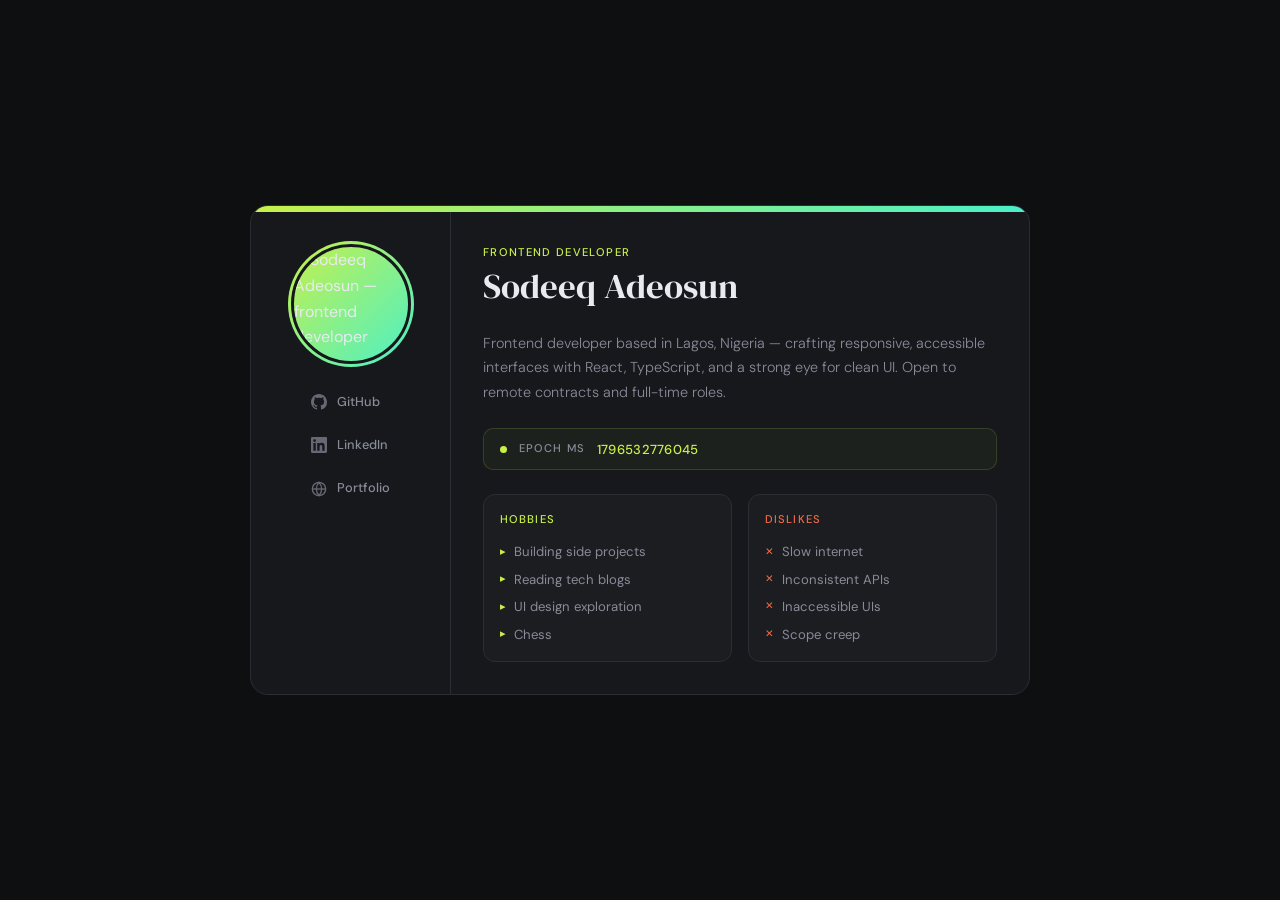
==== profileCard.html @ deb7a282 "add accessible responsive Profile Card component with live time in milliseconds" ====
<!doctype html>
<html lang="en">
  <head>
    <meta charset="UTF-8" />
    <meta name="viewport" content="width=device-width, initial-scale=1.0" />
    <title>Profile Card</title>
    <link rel="preconnect" href="https://fonts.googleapis.com" />
    <link rel="preconnect" href="https://fonts.gstatic.com" crossorigin />
    <link
      href="https://fonts.googleapis.com/css2?family=DM+Serif+Display:ital@0;1&family=DM+Sans:wght@300;400;500&display=swap"
      rel="stylesheet"
    />
    <link rel="stylesheet" href="./style.css" />
    
  </head>
  <body>
    <article data-testid="test-profile-card" aria-label="User profile card">
      <div class="card-band" role="presentation"></div>

      <div class="card-body">
        <!-- Left: avatar + social -->
        <div class="card-left">
          <figure>
            <img
              data-testid="test-user-avatar"
              src="https://api.dicebear.com/7.x/notionists/svg?seed=sodeeq&backgroundColor=0e0f11"
              alt="Sodeeq Adeosun — frontend developer avatar"
              width="120"
              height="120"
            />
            <figcaption class="sr-only">
              Sodeeq Adeosun's profile photo
            </figcaption>
          </figure>

          <nav
            data-testid="test-user-social-links"
            aria-label="Social media links"
          >
            <ul>
              <li>
                <a
                  data-testid="test-user-social-github"
                  href="https://github.com/Technology-World"
                  target="_blank"
                  rel="noopener noreferrer"
                  aria-label="GitHub profile (opens in new tab)"
                >
                  <svg
                    class="social-icon"
                    viewBox="0 0 24 24"
                    fill="currentColor"
                    aria-hidden="true"
                  >
                    <path
                      d="M12 0C5.37 0 0 5.37 0 12c0 5.31 3.435 9.795 8.205 11.385.6.105.825-.255.825-.57 0-.285-.015-1.23-.015-2.235-3.015.555-3.795-.735-4.035-1.41-.135-.345-.72-1.41-1.23-1.695-.42-.225-1.02-.78-.015-.795.945-.015 1.62.87 1.845 1.23 1.08 1.815 2.805 1.305 3.495.99.105-.78.42-1.305.765-1.605-2.67-.3-5.46-1.335-5.46-5.925 0-1.305.465-2.385 1.23-3.225-.12-.3-.54-1.53.12-3.18 0 0 1.005-.315 3.3 1.23.96-.27 1.98-.405 3-.405s2.04.135 3 .405c2.295-1.56 3.3-1.23 3.3-1.23.66 1.65.24 2.88.12 3.18.765.84 1.23 1.905 1.23 3.225 0 4.605-2.805 5.625-5.475 5.925.435.375.81 1.095.81 2.22 0 1.605-.015 2.895-.015 3.3 0 .315.225.69.825.57A12.02 12.02 0 0 0 24 12c0-6.63-5.37-12-12-12z"
                    />
                  </svg>
                  GitHub
                </a>
              </li>
              <li>
                <a
                  data-testid="test-user-social-linkedin"
                  href="https://linkedin.com/in/sodeeq-adeosun-81787aa8"
                  target="_blank"
                  rel="noopener noreferrer"
                  aria-label="LinkedIn profile (opens in new tab)"
                >
                  <svg
                    class="social-icon"
                    viewBox="0 0 24 24"
                    fill="currentColor"
                    aria-hidden="true"
                  >
                    <path
                      d="M20.447 20.452h-3.554v-5.569c0-1.328-.027-3.037-1.852-3.037-1.853 0-2.136 1.445-2.136 2.939v5.667H9.351V9h3.414v1.561h.046c.477-.9 1.637-1.85 3.37-1.85 3.601 0 4.267 2.37 4.267 5.455v6.286zM5.337 7.433a2.062 2.062 0 0 1-2.063-2.065 2.064 2.064 0 1 1 2.063 2.065zm1.782 13.019H3.555V9h3.564v11.452zM22.225 0H1.771C.792 0 0 .774 0 1.729v20.542C0 23.227.792 24 1.771 24h20.451C23.2 24 24 23.227 24 22.271V1.729C24 .774 23.2 0 22.222 0h.003z"
                    />
                  </svg>
                  LinkedIn
                </a>
              </li>
              <li>
                <a
                  data-testid="test-user-social-portfolio"
                  href="https://tech-world-alpha.vercel.app"
                  target="_blank"
                  rel="noopener noreferrer"
                  aria-label="Portfolio website (opens in new tab)"
                >
                  <svg
                    class="social-icon"
                    viewBox="0 0 24 24"
                    fill="none"
                    stroke="currentColor"
                    stroke-width="2"
                    aria-hidden="true"
                  >
                    <circle cx="12" cy="12" r="10" />
                    <line x1="2" y1="12" x2="22" y2="12" />
                    <path
                      d="M12 2a15.3 15.3 0 0 1 4 10 15.3 15.3 0 0 1-4 10 15.3 15.3 0 0 1-4-10 15.3 15.3 0 0 1 4-10z"
                    />
                  </svg>
                  Portfolio
                </a>
              </li>
            </ul>
          </nav>
        </div>

        <!-- Right: info -->
        <div class="card-right">
          <header>
            <span class="label" aria-hidden="true">Frontend Developer</span>
            <h2 data-testid="test-user-name" aria-label="Name: Sodeeq Adeosun">
              Sodeeq Adeosun
            </h2>
          </header>

          <p data-testid="test-user-bio">
            Frontend developer based in Lagos, Nigeria — crafting responsive,
            accessible interfaces with React, TypeScript, and a strong eye for
            clean UI. Open to remote contracts and full-time roles.
          </p>

          <!-- Live epoch time -->
          <div class="time-block" role="region" aria-label="Current epoch time">
            <span class="time-dot" role="presentation"></span>
            <span class="time-label" id="time-label">Epoch ms</span>
            <time
              data-testid="test-user-time"
              aria-live="polite"
              aria-atomic="true"
              aria-labelledby="time-label"
              id="epoch-time"
            ></time>
          </div>

          <!-- Hobbies + Dislikes -->
          <div class="lists-grid">
            <section aria-labelledby="hobbies-heading">
              <h3 id="hobbies-heading">Hobbies</h3>
              <ul
                data-testid="test-user-hobbies"
                aria-labelledby="hobbies-heading"
              >
                <li>Building side projects</li>
                <li>Reading tech blogs</li>
                <li>UI design exploration</li>
                <li>Chess</li>
              </ul>
            </section>

            <section aria-labelledby="dislikes-heading">
              <h3 id="dislikes-heading">Dislikes</h3>
              <ul
                data-testid="test-user-dislikes"
                aria-labelledby="dislikes-heading"
              >
                <li>Slow internet</li>
                <li>Inconsistent APIs</li>
                <li>Inaccessible UIs</li>
                <li>Scope creep</li>
              </ul>
            </section>
          </div>
        </div>
      </div>
    </article>

    <script src="./index.js"></script>
  </body>
</html>
---- style.css ----
*, *::before, *::after {
    box-sizing: border-box;
    margin: 0;
    padding: 0;
}

:root {
    --bg: #0e0f11;
    --surface: #16181c;
    --border: #2a2d34;
    --accent: #c8f04a;
    --accent2: #4af0c8;
    --text: #e8eaf0;
    --muted: #888c99;
    --radius: 18px;
    --serif: 'DM Serif Display', Georgia, serif;
    --sans: 'DM Sans', system-ui, sans-serif;
}

body {
    background: var(--bg);
    font-family: var(--sans);
    color: var(--text);
    min-height: 100vh;
    display: grid;
    place-items: center;
    padding: 2rem 1rem;
    line-height: 1.6;
}

/* ── Card ── */
article[data-testid="test-profile-card"] {
    background: var(--surface);
    border: 1px solid var(--border);
    border-radius: var(--radius);
    max-width: 780px;
    width: 100%;
    overflow: hidden;
    animation: rise 0.55s cubic-bezier(0.16, 1, 0.3, 1) both;
}

@keyframes rise {
    from {
        opacity: 0;
        transform: translateY(28px);
    }

    to {
        opacity: 1;
        transform: translateY(0);
    }
}

/* ── Top band ── */
.card-band {
    height: 6px;
    background: linear-gradient(90deg, var(--accent), var(--accent2));
}

/* ── Main layout ── */
.card-body {
    display: grid;
    grid-template-columns: 200px 1fr;
    gap: 0;
}

/* ── Left column ── */
.card-left {
    padding: 2rem 1.5rem;
    border-right: 1px solid var(--border);
    display: flex;
    flex-direction: column;
    align-items: center;
    gap: 1.25rem;
}

figure {
    position: relative;
    width: 120px;
    flex-shrink: 0;
}

figure::after {
    content: '';
    position: absolute;
    inset: -3px;
    border-radius: 50%;
    background: linear-gradient(135deg, var(--accent), var(--accent2));
    z-index: 0;
    border-radius: 50%;
}

img[data-testid="test-user-avatar"] {
    position: relative;
    z-index: 1;
    width: 120px;
    height: 120px;
    border-radius: 50%;
    object-fit: cover;
    border: 3px solid var(--surface);
    display: block;
}

figcaption {
    display: none;
}

/* ── Social links ── */
nav[data-testid="test-user-social-links"] ul {
    list-style: none;
    display: flex;
    flex-direction: column;
    gap: 0.5rem;
    width: 100%;
}

nav[data-testid="test-user-social-links"] a {
    display: flex;
    align-items: center;
    gap: 0.6rem;
    font-size: 0.8rem;
    font-weight: 500;
    color: var(--muted);
    text-decoration: none;
    padding: 0.4rem 0.75rem;
    border-radius: 8px;
    border: 1px solid transparent;
    transition: color 0.2s, border-color 0.2s, background 0.2s;
    width: 100%;
}

nav[data-testid="test-user-social-links"] a:hover,
nav[data-testid="test-user-social-links"] a:focus-visible {
    color: var(--accent);
    border-color: var(--accent);
    background: rgba(200, 240, 74, 0.06);
    outline: none;
}

nav[data-testid="test-user-social-links"] a:focus-visible {
    outline: 2px solid var(--accent);
    outline-offset: 2px;
}

.social-icon {
    width: 16px;
    height: 16px;
    flex-shrink: 0;
    opacity: 0.7;
}

/* ── Right column ── */
.card-right {
    padding: 2rem;
    display: flex;
    flex-direction: column;
    gap: 1.5rem;
}

header {
    display: flex;
    flex-direction: column;
    gap: 0.25rem;
}

.label {
    font-size: 0.7rem;
    font-weight: 500;
    letter-spacing: 0.12em;
    text-transform: uppercase;
    color: var(--accent);
}

h2[data-testid="test-user-name"] {
    font-family: var(--serif);
    font-size: clamp(1.6rem, 3vw, 2.2rem);
    font-weight: 400;
    color: var(--text);
    line-height: 1.15;
}

p[data-testid="test-user-bio"] {
    font-size: 0.9rem;
    color: var(--muted);
    line-height: 1.7;
    font-weight: 300;
}

/* ── Time ── */
.time-block {
    display: flex;
    align-items: center;
    gap: 0.75rem;
    background: rgba(200, 240, 74, 0.04);
    border: 1px solid rgba(200, 240, 74, 0.15);
    border-radius: 10px;
    padding: 0.6rem 1rem;
}

.time-dot {
    width: 7px;
    height: 7px;
    border-radius: 50%;
    background: var(--accent);
    flex-shrink: 0;
    animation: blink 1s ease-in-out infinite;
}

@keyframes blink {
    0%, 100% {
        opacity: 1;
    }

    50% {
        opacity: 0.2;
    }
}

.time-label {
    font-size: 0.7rem;
    color: var(--muted);
    text-transform: uppercase;
    letter-spacing: 0.1em;
    font-weight: 500;
}

time[data-testid="test-user-time"] {
    font-size: 0.82rem;
    font-weight: 500;
    color: var(--accent);
    font-variant-numeric: tabular-nums;
    letter-spacing: 0.02em;
}

/* ── Lists ── */
.lists-grid {
    display: grid;
    grid-template-columns: 1fr 1fr;
    gap: 1rem;
}

section {
    background: rgba(255, 255, 255, 0.02);
    border: 1px solid var(--border);
    border-radius: 12px;
    padding: 1rem;
}

section h3 {
    font-size: 0.7rem;
    font-weight: 500;
    letter-spacing: 0.1em;
    text-transform: uppercase;
    margin-bottom: 0.75rem;
}

section:first-child h3 {
    color: var(--accent);
}

section:last-child h3 {
    color: #f06a4a;
}

ul[data-testid="test-user-hobbies"],
ul[data-testid="test-user-dislikes"] {
    list-style: none;
    display: flex;
    flex-direction: column;
    gap: 0.4rem;
}

ul[data-testid="test-user-hobbies"] li,
ul[data-testid="test-user-dislikes"] li {
    font-size: 0.82rem;
    color: var(--muted);
    display: flex;
    align-items: center;
    gap: 0.5rem;
}

ul[data-testid="test-user-hobbies"] li::before {
    content: '▸';
    color: var(--accent);
    font-size: 0.7rem;
    flex-shrink: 0;
}

ul[data-testid="test-user-dislikes"] li::before {
    content: '✕';
    color: #f06a4a;
    font-size: 0.65rem;
    flex-shrink: 0;
}

/* ── Responsive ── */
@media (max-width: 600px) {
    .card-body {
        grid-template-columns: 1fr;
    }

    .card-left {
        border-right: none;
        border-bottom: 1px solid var(--border);
        padding: 1.75rem 1.5rem 1.5rem;
        flex-direction: row;
        flex-wrap: wrap;
        justify-content: center;
        gap: 1.5rem;
    }

    nav[data-testid="test-user-social-links"] ul {
        flex-direction: row;
        flex-wrap: wrap;
        justify-content: center;
    }

    nav[data-testid="test-user-social-links"] a {
        width: auto;
    }

    .card-right {
        padding: 1.5rem;
    }

    .lists-grid {
        grid-template-columns: 1fr;
    }
}

@media (min-width: 601px) and (max-width: 768px) {
    .card-body {
        grid-template-columns: 160px 1fr;
    }

    figure, img[data-testid="test-user-avatar"] {
        width: 90px;
        height: 90px;
    }
}
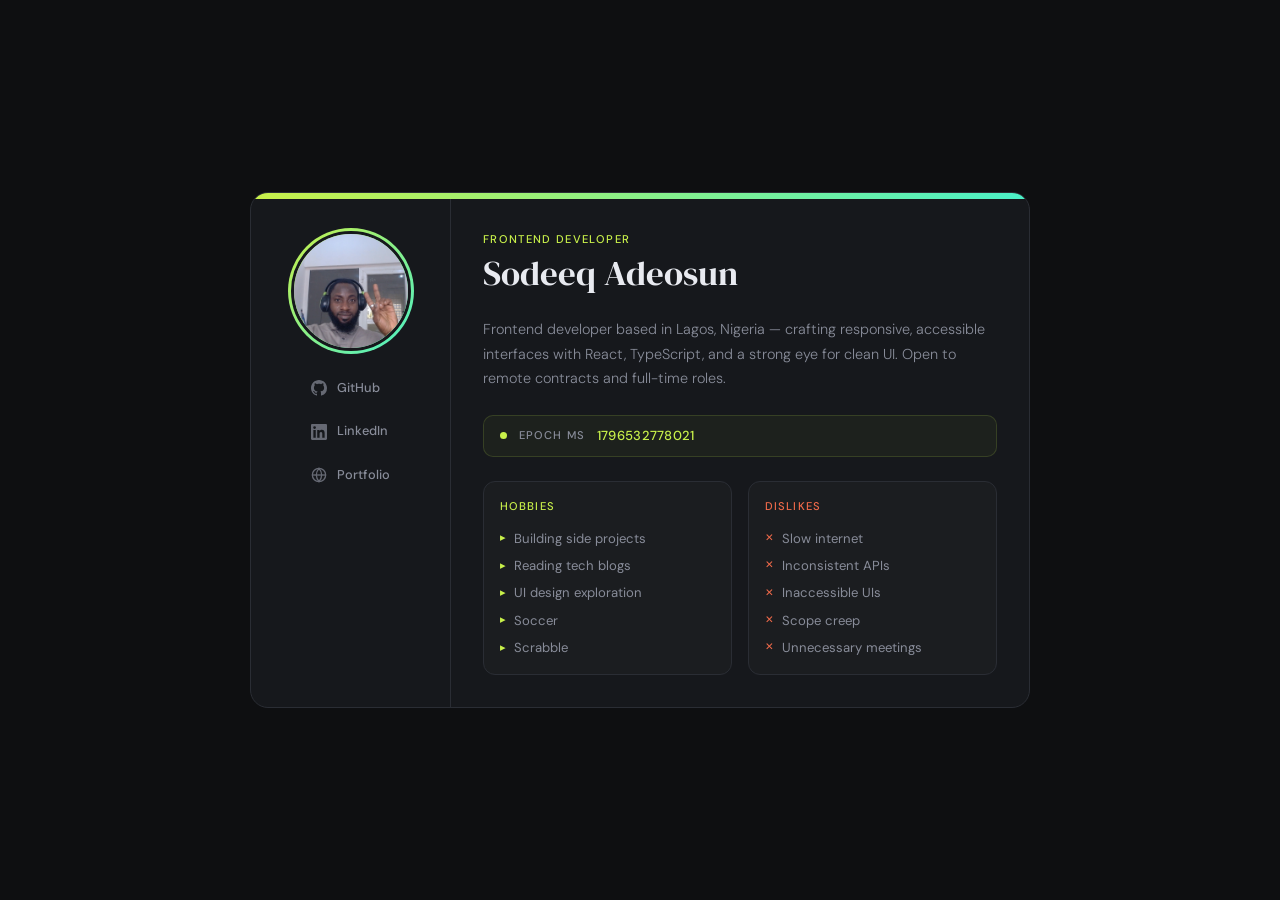
==== commit fb249ee5: "update profile avatar image" ====
--- a/profileCard.html
+++ b/profileCard.html
@@ -23,7 +23,7 @@
           <figure>
             <img
               data-testid="test-user-avatar"
-              src="https://api.dicebear.com/7.x/notionists/svg?seed=sodeeq&backgroundColor=0e0f11"
+              src="images/avatar.jpg"
               alt="Sodeeq Adeosun — frontend developer avatar"
               width="120"
               height="120"
@@ -148,7 +148,8 @@
                 <li>Building side projects</li>
                 <li>Reading tech blogs</li>
                 <li>UI design exploration</li>
-                <li>Chess</li>
+                <li>Soccer</li>
+                <li>Scrabble</li>
               </ul>
             </section>
 
@@ -162,6 +163,7 @@
                 <li>Inconsistent APIs</li>
                 <li>Inaccessible UIs</li>
                 <li>Scope creep</li>
+                <li>Unnecessary meetings</li>
               </ul>
             </section>
           </div>
